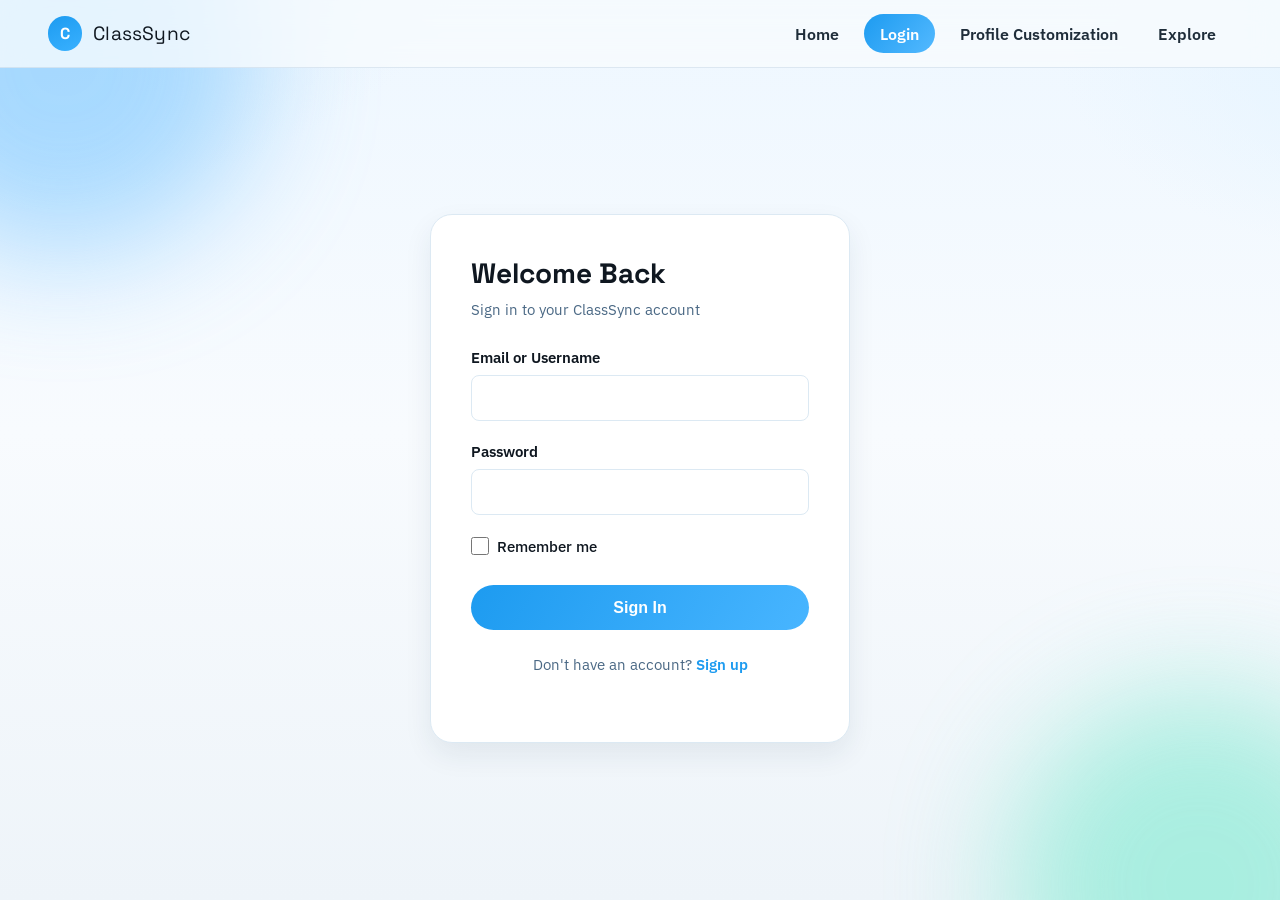
==== pages/login.html @ 4af68385 "Added Login page and necessary styles and scripts for it." ====
<!DOCTYPE html>
<html lang="en">
<head>
    <meta charset="UTF-8">
    <meta name="viewport" content="width=device-width, initial-scale=1.0">
    <title>Login - ClassSync</title>
    <link rel="preconnect" href="https://fonts.googleapis.com">
    <link rel="preconnect" href="https://fonts.gstatic.com" crossorigin>
    <link href="https://fonts.googleapis.com/css2?family=IBM+Plex+Sans:wght@400;500;600;700&family=Space+Grotesk:wght@600;700&display=swap" rel="stylesheet">
    <link rel="stylesheet" href="../styles/styles.css">
</head>
<body>
    <div class="bg-orb bg-orb-left" aria-hidden="true"></div>
    <div class="bg-orb bg-orb-right" aria-hidden="true"></div>

    <header class="top-nav">
        <div class="top-nav-inner">
            <a class="brand" href="./index.html" aria-label="ClassSync home">
                <span class="brand-mark">C</span>
                <span class="brand-word">ClassSync</span>
            </a>
            <nav class="main-nav" aria-label="Primary navigation">
                <a href="./index.html" class="nav-pill">Home</a>
                <a href="./login.html" class="nav-pill active">Login</a>
                <a href="./profile-customization.html" class="nav-pill">Profile Customization</a>
                <a href="./explore.html" class="nav-pill">Explore</a>
            </nav>
        </div>
    </header>

    <div class="login-container">
        <div class="login-box">
            <h1>Welcome Back</h1>
            <p>Sign in to your ClassSync account</p>
            
            <form id="loginForm">
                <div class="form-group">
                    <label for="email">Email or Username</label>
                    <input type="text" id="email" name="email" required>
                </div>

                <div class="form-group">
                    <label for="password">Password</label>
                    <input type="password" id="password" name="password" required>
                </div>

                <div class="form-group checkbox">
                    <input type="checkbox" id="remember" name="remember">
                    <label for="remember">Remember me</label>
                </div>

                <button type="submit" class="login-btn">Sign In</button>
            </form>

            <p class="signup-link">Don't have an account? <a href="#">Sign up</a></p>
        </div>
    </div>

    <script src="../scripts/login.js"></script>
</body>
</html>
---- styles/styles.css ----
:root {
    --ink-100: #f3f8fc;
    --ink-200: #dce9f3;
    --ink-300: #adc4d9;
    --ink-500: #4b6985;
    --ink-700: #1f2d3a;
    --ink-900: #0f1720;
    --brand: #1d9bf0;
    --brand-deep: #1279bf;
    --surface: #ffffff;
    --surface-soft: #f8fbfe;
    --ring: rgba(29, 155, 240, 0.35);
    --radius-lg: 22px;
    --radius-md: 16px;
    --radius-sm: 12px;
}

* {
    margin: 0;
    padding: 0;
    box-sizing: border-box;
}

body {
    min-height: 100vh;
    font-family: "IBM Plex Sans", "Segoe UI", sans-serif;
    color: var(--ink-900);
    background:
        radial-gradient(60rem 30rem at -10% -10%, #d9ecfa 0%, transparent 65%),
        radial-gradient(40rem 24rem at 110% 5%, #e5f4ff 0%, transparent 55%),
        linear-gradient(180deg, #eef7ff 0%, #f8fbfe 48%, #eef4f9 100%);
    overflow-x: hidden;
}

.bg-orb {
    position: fixed;
    width: 24rem;
    height: 24rem;
    border-radius: 50%;
    filter: blur(60px);
    z-index: -1;
    opacity: 0.6;
}

.bg-orb-left {
    top: -8rem;
    left: -8rem;
    background: #7cc7ff;
}

.bg-orb-right {
    right: -7rem;
    bottom: -11rem;
    background: #7be9cf;
}

.top-nav {
    position: sticky;
    top: 0;
    z-index: 10;
    backdrop-filter: blur(12px);
    background-color: rgba(248, 251, 254, 0.78);
    border-bottom: 1px solid rgba(173, 196, 217, 0.35);
}

.top-nav-inner {
    max-width: 1220px;
    margin: 0 auto;
    padding: 0.9rem 1.1rem;
    display: flex;
    align-items: center;
    justify-content: space-between;
    gap: 1rem;
}

.brand {
    display: flex;
    align-items: center;
    gap: 0.7rem;
    text-decoration: none;
    color: inherit;
}

.brand-mark {
    display: inline-flex;
    align-items: center;
    justify-content: center;
    width: 2.15rem;
    height: 2.15rem;
    border-radius: 50%;
    background: linear-gradient(155deg, var(--brand) 0%, #39b1ff 100%);
    color: #fff;
    font-family: "Space Grotesk", sans-serif;
    font-weight: 700;
}

.brand-word {
    font-family: "Space Grotesk", sans-serif;
    font-size: 1.2rem;
    letter-spacing: 0.01em;
}

.main-nav {
    display: flex;
    gap: 0.55rem;
    flex-wrap: wrap;
    justify-content: flex-end;
}

.nav-pill {
    text-decoration: none;
    color: var(--ink-700);
    font-weight: 600;
    padding: 0.58rem 1rem;
    border-radius: 999px;
    transition: transform 0.2s ease, background-color 0.2s ease, color 0.2s ease;
}

.nav-pill:hover {
    background-color: #deeffd;
    color: #005e9f;
    transform: translateY(-1px);
}

.nav-pill.active {
    background: linear-gradient(130deg, var(--brand) 0%, #53b9ff 100%);
    color: #fff;
}

.home-grid {
    max-width: 1220px;
    margin: 1.5rem auto 2rem;
    padding: 0 1.1rem;
    display: grid;
    grid-template-columns: 1.05fr 1.4fr 1fr;
    gap: 1rem;
    align-items: start;
}

.left-rail,
.feed-shell,
.panel {
    background-color: var(--surface);
    border: 1px solid var(--ink-200);
    border-radius: var(--radius-lg);
    box-shadow: 0 12px 28px rgba(27, 53, 79, 0.08);
}

.left-rail {
    padding: 1.4rem;
    animation: rise-in 0.45s ease-out both;
}

.left-rail h1 {
    font-family: "Space Grotesk", sans-serif;
    font-size: clamp(1.55rem, 2.8vw, 2.25rem);
    line-height: 1.1;
    margin-bottom: 0.85rem;
}

.left-rail p {
    color: var(--ink-500);
    line-height: 1.5;
}

.rail-stats {
    margin-top: 1.4rem;
    display: grid;
    grid-template-columns: 1fr 1fr;
    gap: 0.7rem;
}

.rail-stats > div {
    background: var(--surface-soft);
    border: 1px solid var(--ink-200);
    border-radius: var(--radius-sm);
    padding: 0.8rem;
}

.stat-value {
    font-family: "Space Grotesk", sans-serif;
    font-size: 1.35rem;
    color: #005f9f;
}

.stat-label {
    margin-top: 0.25rem;
    color: var(--ink-500);
    font-size: 0.86rem;
}

.feed-shell {
    overflow: hidden;
    animation: rise-in 0.6s ease-out both;
}

.composer {
    display: flex;
    gap: 0.85rem;
    padding: 1rem;
    border-bottom: 1px solid var(--ink-200);
    background: linear-gradient(180deg, #ffffff 0%, #f9fcff 100%);
}

.avatar {
    width: 2.7rem;
    height: 2.7rem;
    border-radius: 50%;
    background: linear-gradient(140deg, #00a8ff 0%, #0e7cc4 100%);
    color: #fff;
    display: grid;
    place-items: center;
    font-weight: 700;
    flex-shrink: 0;
}

.composer-content {
    width: 100%;
}

#postInput {
    width: 100%;
    min-height: 5.1rem;
    border: none;
    resize: vertical;
    background: transparent;
    font-size: 1.06rem;
    color: var(--ink-900);
    font-family: inherit;
}

#postInput:focus {
    outline: none;
}

#postInput::placeholder {
    color: #7994aa;
}

.composer-row {
    margin-top: 0.65rem;
    display: flex;
    justify-content: space-between;
    align-items: center;
}

#charCounter {
    color: #63839f;
    font-size: 0.86rem;
    font-weight: 600;
}

#postBtn {
    border: none;
    border-radius: 999px;
    padding: 0.52rem 1.25rem;
    font-weight: 700;
    cursor: pointer;
    color: #fff;
    background: linear-gradient(120deg, var(--brand) 0%, #48b5ff 100%);
    transition: transform 0.2s ease, filter 0.2s ease;
}

#postBtn:hover {
    transform: translateY(-1px);
    filter: brightness(1.03);
}

#postBtn:disabled {
    cursor: not-allowed;
    filter: grayscale(0.35);
    opacity: 0.7;
}

.posts-feed {
    display: flex;
    flex-direction: column;
}

.post {
    border-bottom: 1px solid var(--ink-200);
    padding: 1rem;
    transition: background-color 0.2s ease;
    animation: rise-in 0.4s ease-out both;
}

.post:hover {
    background-color: #f7fbff;
}

.post:last-child {
    border-bottom: none;
}

.post-meta {
    display: flex;
    justify-content: space-between;
    gap: 0.5rem;
    align-items: baseline;
}

.post-author {
    font-weight: 700;
}

.post-handle,
.post-time {
    color: #6788a4;
    font-size: 0.9rem;
}

.post-content {
    margin-top: 0.45rem;
    line-height: 1.55;
    color: #1a2f42;
}

.post-actions {
    margin-top: 0.7rem;
    display: flex;
    gap: 1rem;
    color: #5f819d;
    font-size: 0.85rem;
}

.right-rail {
    display: flex;
    flex-direction: column;
    gap: 1rem;
    animation: rise-in 0.75s ease-out both;
}

.panel {
    padding: 1rem;
}

.panel h2 {
    font-size: 1rem;
    margin-bottom: 0.45rem;
}

.panel p {
    color: var(--ink-500);
    font-size: 0.92rem;
    line-height: 1.45;
}

.chip-list {
    margin-top: 0.75rem;
    display: flex;
    flex-wrap: wrap;
    gap: 0.45rem;
}

.chip {
    background-color: #e6f4ff;
    color: #0b6aa8;
    font-size: 0.82rem;
    padding: 0.4rem 0.65rem;
    border-radius: 999px;
    font-weight: 600;
}

.pulse-list {
    list-style: none;
    margin-top: 0.45rem;
}

.pulse-list li {
    padding: 0.65rem 0;
    border-bottom: 1px dashed var(--ink-200);
    color: #2a445b;
    font-size: 0.92rem;
}

.pulse-list li:last-child {
    border-bottom: none;
    padding-bottom: 0;
}

@keyframes rise-in {
    from {
        opacity: 0;
        transform: translateY(10px);
    }
    to {
        opacity: 1;
        transform: translateY(0);
    }
}

@media (max-width: 1080px) {
    .home-grid {
        grid-template-columns: 1fr 1.25fr;
    }

    .right-rail {
        grid-column: 1 / -1;
        flex-direction: row;
    }

    .right-rail .panel {
        flex: 1;
    }
}

@media (max-width: 800px) {
    .home-grid {
        grid-template-columns: 1fr;
    }

    .right-rail {
        flex-direction: column;
    }

    .top-nav-inner {
        flex-direction: column;
        align-items: flex-start;
    }

    .main-nav {
        width: 100%;
    }
}

@media (max-width: 540px) {
    .nav-pill {
        flex: 1 1 calc(50% - 0.3rem);
        text-align: center;
        padding-left: 0.65rem;
        padding-right: 0.65rem;
        font-size: 0.91rem;
    }

    .rail-stats {
        grid-template-columns: 1fr;
    }
}

/* Login Page */
.login-container {
    display: flex;
    align-items: center;
    justify-content: center;
    min-height: calc(100vh - 80px);
    padding: 2rem;
}

.login-box {
    background-color: var(--surface);
    border: 1px solid var(--ink-200);
    border-radius: var(--radius-lg);
    box-shadow: 0 12px 28px rgba(27, 53, 79, 0.08);
    padding: 2.5rem;
    width: 100%;
    max-width: 420px;
    animation: rise-in 0.6s ease-out both;
}

.login-box h1 {
    font-family: "Space Grotesk", sans-serif;
    font-size: 1.75rem;
    margin-bottom: 0.5rem;
    color: var(--ink-900);
}

.login-box > p {
    color: var(--ink-500);
    margin-bottom: 1.75rem;
    font-size: 0.95rem;
}

.form-group {
    margin-bottom: 1.3rem;
    display: flex;
    flex-direction: column;
}

.form-group.checkbox {
    flex-direction: row;
    align-items: center;
    gap: 0.5rem;
}

.form-group label {
    font-weight: 600;
    margin-bottom: 0.5rem;
    color: var(--ink-900);
    font-size: 0.95rem;
}

.form-group.checkbox label {
    margin-bottom: 0;
    font-weight: 500;
}

.form-group input[type="text"],
.form-group input[type="password"] {
    padding: 0.75rem 1rem;
    border: 1px solid var(--ink-200);
    border-radius: 8px;
    font-size: 1rem;
    font-family: inherit;
    transition: border-color 0.2s ease;
}

.form-group input[type="text"]:focus,
.form-group input[type="password"]:focus {
    outline: none;
    border-color: var(--brand);
    box-shadow: 0 0 0 3px var(--ring);
}

.form-group input[type="checkbox"] {
    width: 18px;
    height: 18px;
    cursor: pointer;
}

.login-btn {
    width: 100%;
    padding: 0.85rem 1.5rem;
    background: linear-gradient(120deg, var(--brand) 0%, #48b5ff 100%);
    color: #fff;
    border: none;
    border-radius: 999px;
    font-size: 1rem;
    font-weight: 700;
    cursor: pointer;
    margin-top: 0.5rem;
    transition: transform 0.2s ease, filter 0.2s ease;
}

.login-btn:hover {
    transform: translateY(-1px);
    filter: brightness(1.03);
}

.login-btn:active {
    transform: translateY(0);
}

.signup-link {
    text-align: center;
    margin-top: 1.5rem;
    color: var(--ink-500);
    font-size: 0.9rem;
}

.signup-link a {
    color: var(--brand);
    text-decoration: none;
    font-weight: 600;
    transition: color 0.2s ease;
}

.signup-link a:hover {
    color: var(--brand-deep);
}

.community-details h3 {
    font-size: 1.1rem;
    margin-bottom: 0.5rem;
    color: #333;
}

.community-details p {
    color: #666;
    font-size: 0.9rem;
    line-height: 1.5;
}

/* Responsive Design */
@media (max-width: 1024px) {
    .container {
        grid-template-columns: 1fr;
    }

    .sidebar {
        display: none;
    }
}

@media (max-width: 768px) {
    .navbar-container {
        padding: 1rem;
    }

    .navbar-menu {
        gap: 1rem;
    }

    .discover-header h1 {
        font-size: 1.8rem;
    }

    .discover-content {
        grid-template-columns: 1fr;
    }
}
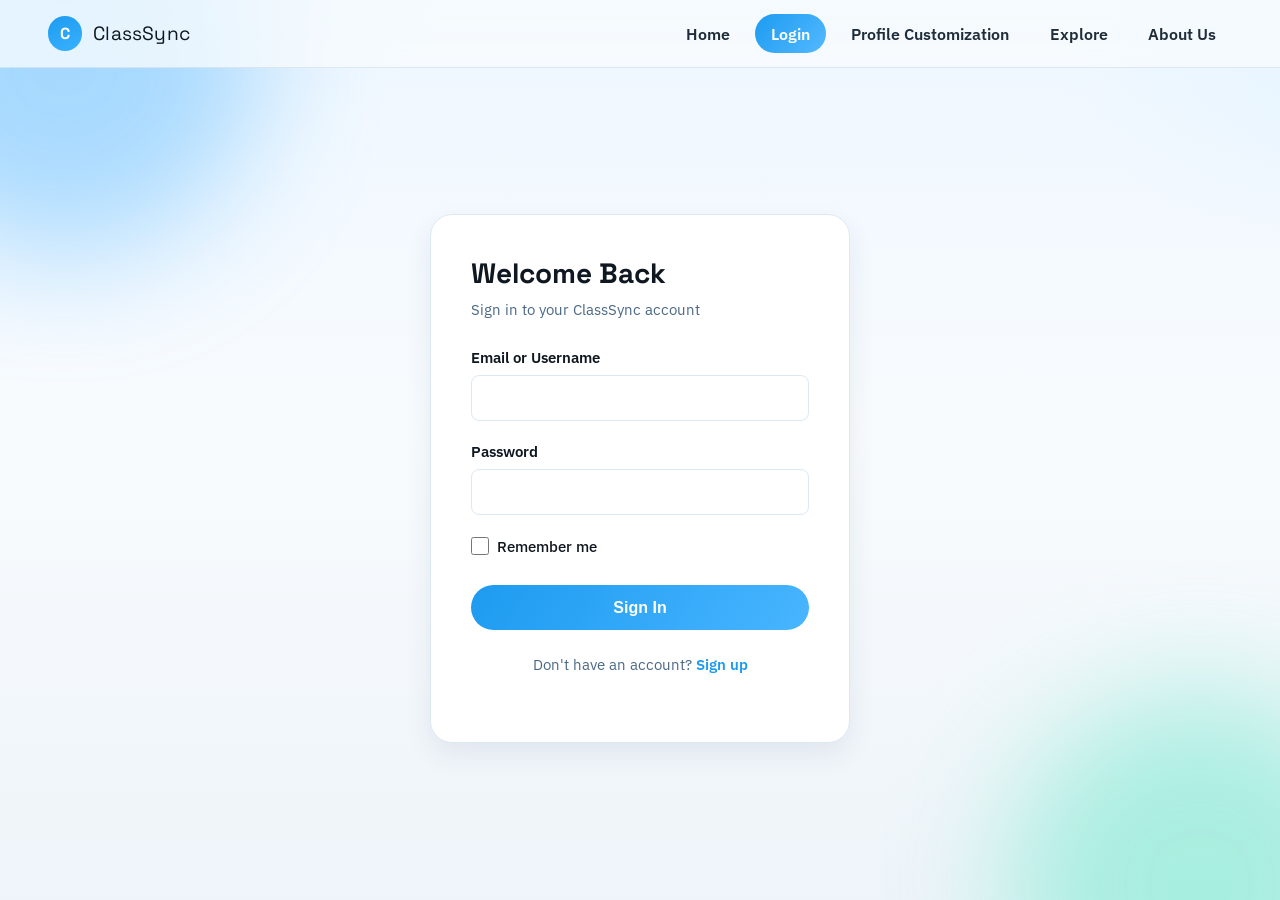
==== commit 8ef038f2: "Added "About Us" link to the navigation bar on both the index and login pages." ====
--- a/pages/login.html
+++ b/pages/login.html
@@ -24,6 +24,7 @@
                 <a href="./login.html" class="nav-pill active">Login</a>
                 <a href="./profile-customization.html" class="nav-pill">Profile Customization</a>
                 <a href="./explore.html" class="nav-pill">Explore</a>
+                <a href="./about-us.html" class="nav-pill">About Us</a>
             </nav>
         </div>
     </header>
